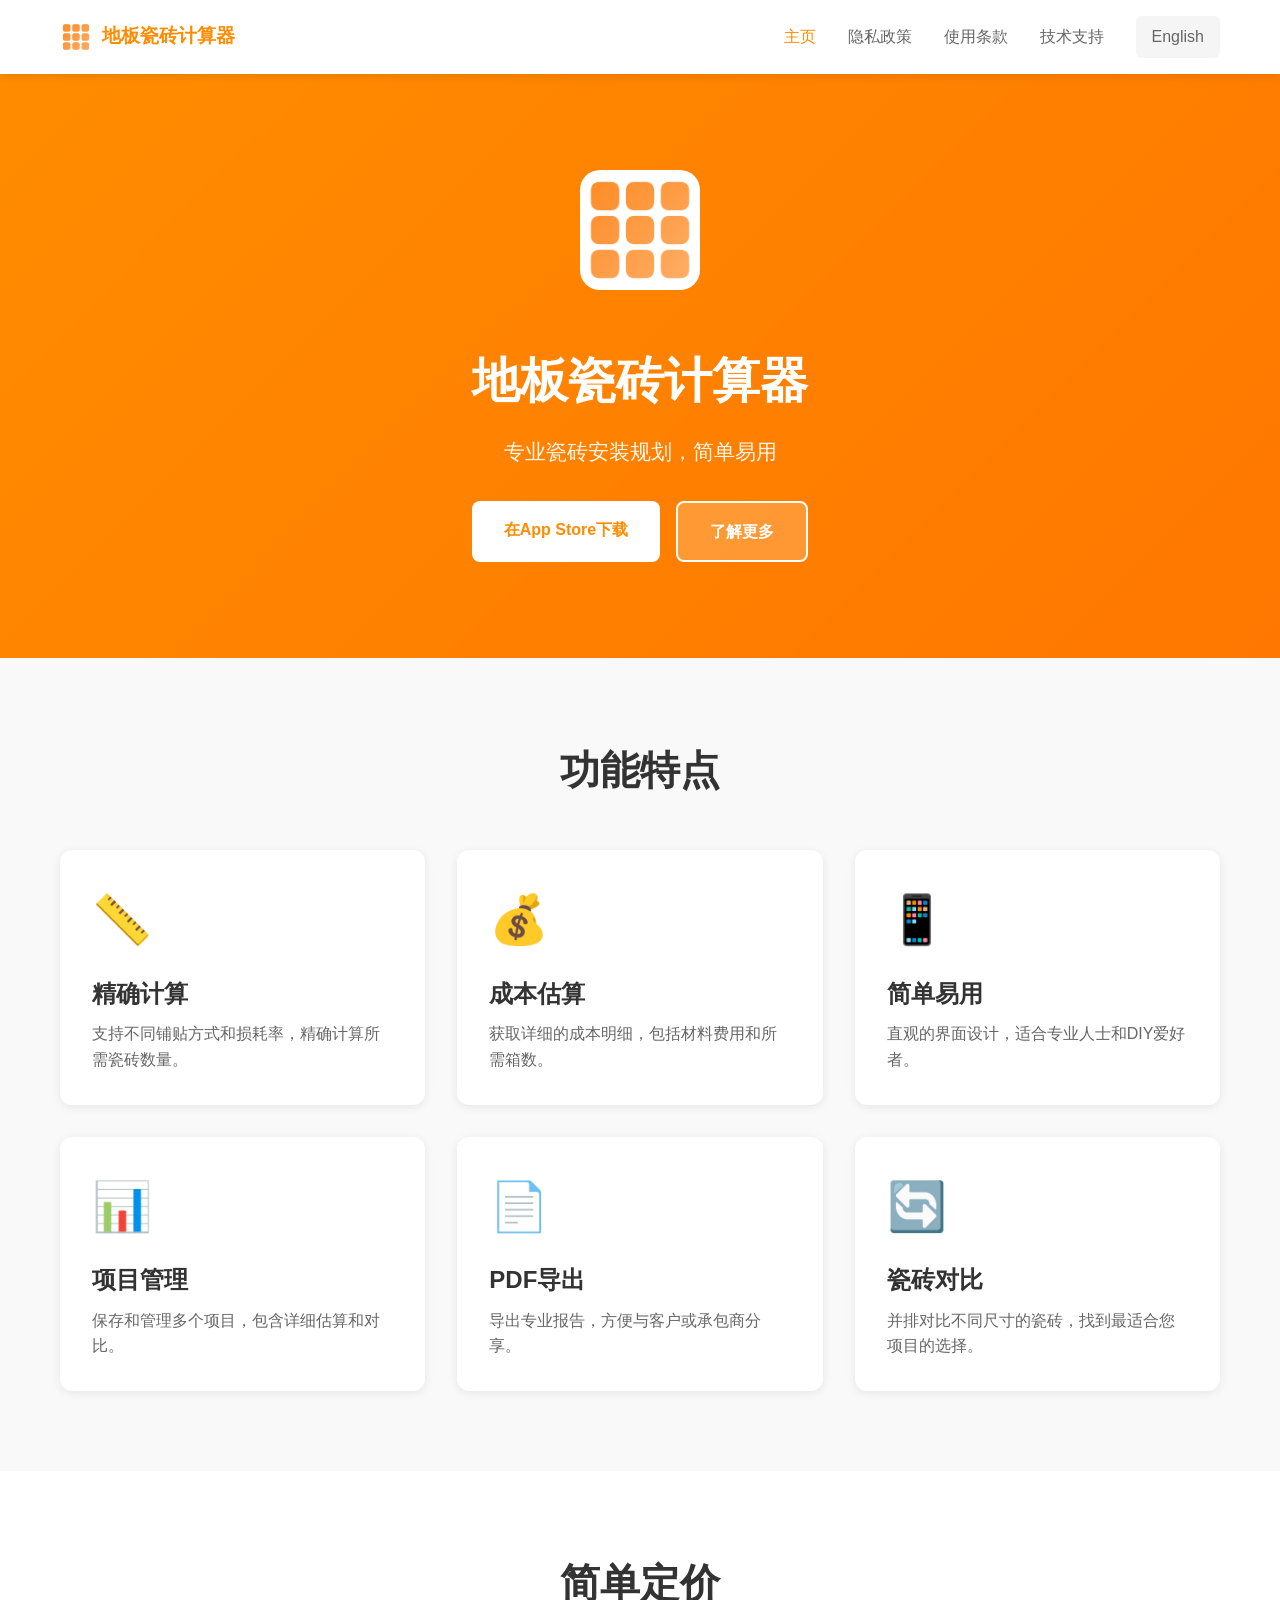
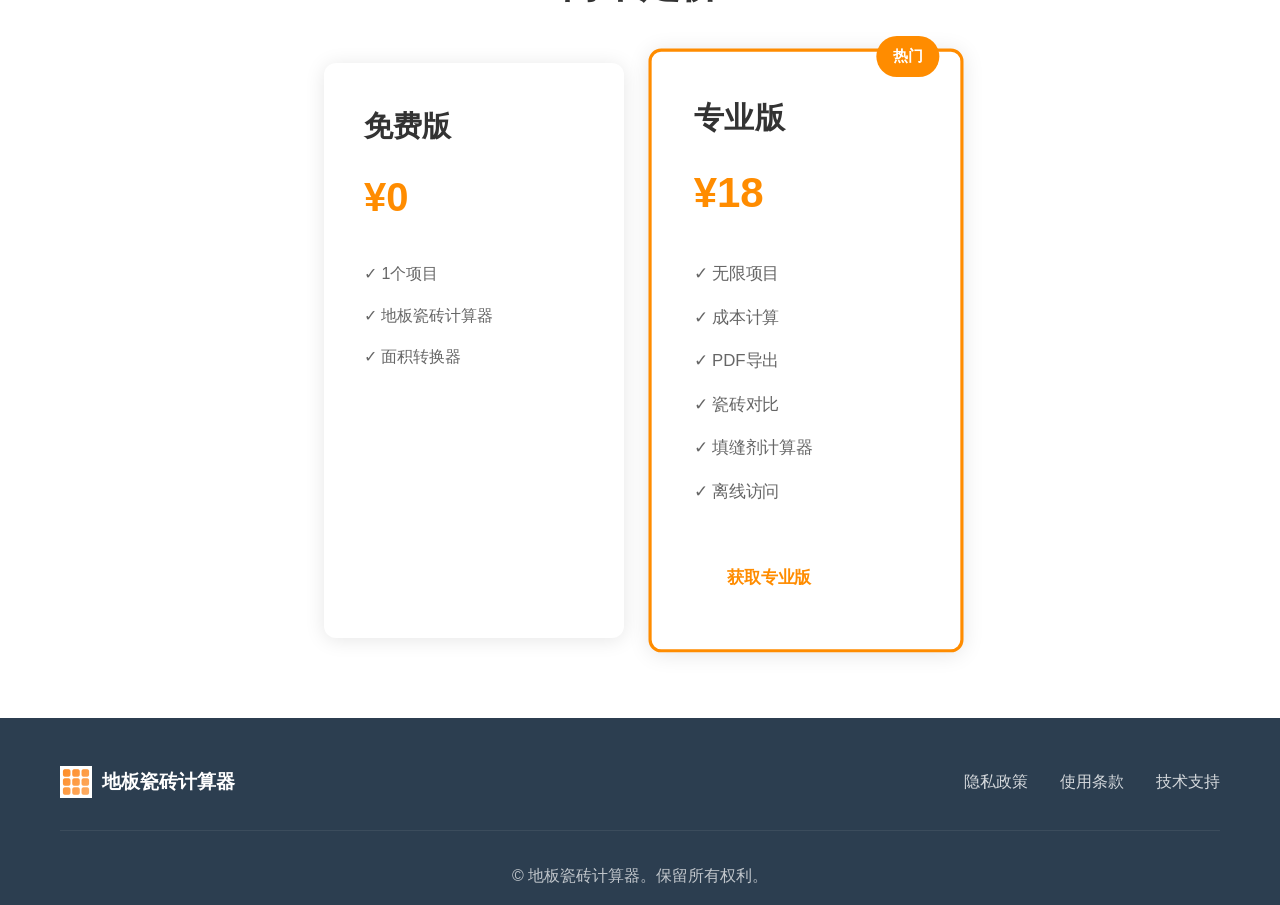
==== zh/index.html @ d8ddfcac "Add files via upload" ====
<!DOCTYPE html>
<html lang="zh-Hans">
<head>
    <meta charset="UTF-8">
    <meta name="viewport" content="width=device-width, initial-scale=1.0">
    <title>地板瓷砖计算器 - 专业瓷砖安装规划</title>
    <link rel="stylesheet" href="../styles.css">
</head>
<body>
    <nav class="navbar">
        <div class="container">
            <div class="nav-brand">
                <img src="[data-uri]" alt="Logo" class="icon" style="width: 32px; height: 32px;">
                <span class="brand-name">地板瓷砖计算器</span>
            </div>
            <div class="nav-links">
                <a href="index.html" class="active">主页</a>
                <a href="privacy.html">隐私政策</a>
                <a href="terms.html">使用条款</a>
                <a href="support.html">技术支持</a>
                <a href="../index.html" class="lang-switch">English</a>
            </div>
        </div>
    </nav>

    <header class="hero">
        <div class="container">
            <div class="hero-content">
                <div class="app-icon"><img src="[data-uri]" alt="App Icon" style="width: 120px; height: 120px; border-radius: 20px;"></div>
                <h1>地板瓷砖计算器</h1>
                <p class="subtitle">专业瓷砖安装规划，简单易用</p>
                <div class="cta-buttons">
                    <a href="#" class="btn btn-primary">在App Store下载</a>
                    <a href="#features" class="btn btn-secondary">了解更多</a>
                </div>
            </div>
        </div>
    </header>

    <section id="features" class="features">
        <div class="container">
            <h2>功能特点</h2>
            <div class="features-grid">
                <div class="feature-card">
                    <div class="feature-icon">📏</div>
                    <h3>精确计算</h3>
                    <p>支持不同铺贴方式和损耗率，精确计算所需瓷砖数量。</p>
                </div>
                <div class="feature-card">
                    <div class="feature-icon">💰</div>
                    <h3>成本估算</h3>
                    <p>获取详细的成本明细，包括材料费用和所需箱数。</p>
                </div>
                <div class="feature-card">
                    <div class="feature-icon">📱</div>
                    <h3>简单易用</h3>
                    <p>直观的界面设计，适合专业人士和DIY爱好者。</p>
                </div>
                <div class="feature-card">
                    <div class="feature-icon">📊</div>
                    <h3>项目管理</h3>
                    <p>保存和管理多个项目，包含详细估算和对比。</p>
                </div>
                <div class="feature-card">
                    <div class="feature-icon">📄</div>
                    <h3>PDF导出</h3>
                    <p>导出专业报告，方便与客户或承包商分享。</p>
                </div>
                <div class="feature-card">
                    <div class="feature-icon">🔄</div>
                    <h3>瓷砖对比</h3>
                    <p>并排对比不同尺寸的瓷砖，找到最适合您项目的选择。</p>
                </div>
            </div>
        </div>
    </section>

    <section class="pricing">
        <div class="container">
            <h2>简单定价</h2>
            <div class="pricing-cards">
                <div class="pricing-card">
                    <h3>免费版</h3>
                    <div class="price">¥0</div>
                    <ul class="features-list">
                        <li>✓ 1个项目</li>
                        <li>✓ 地板瓷砖计算器</li>
                        <li>✓ 面积转换器</li>
                    </ul>
                </div>
                <div class="pricing-card featured">
                    <div class="badge">热门</div>
                    <h3>专业版</h3>
                    <div class="price">¥18</div>
                    <ul class="features-list">
                        <li>✓ 无限项目</li>
                        <li>✓ 成本计算</li>
                        <li>✓ PDF导出</li>
                        <li>✓ 瓷砖对比</li>
                        <li>✓ 填缝剂计算器</li>
                        <li>✓ 离线访问</li>
                    </ul>
                    <a href="#" class="btn btn-primary">获取专业版</a>
                </div>
            </div>
        </div>
    </section>

    <footer class="footer">
        <div class="container">
            <div class="footer-content">
                <div class="footer-brand">
                    <img src="[data-uri]" alt="Logo" class="icon" style="width: 32px; height: 32px;">
                    <span>地板瓷砖计算器</span>
                </div>
                <div class="footer-links">
                    <a href="privacy.html">隐私政策</a>
                    <a href="terms.html">使用条款</a>
                    <a href="support.html">技术支持</a>
                </div>
            </div>
            <div class="footer-bottom">
                <p>&copy; 地板瓷砖计算器。保留所有权利。</p>
            </div>
        </div>
    </footer>
</body>
</html>
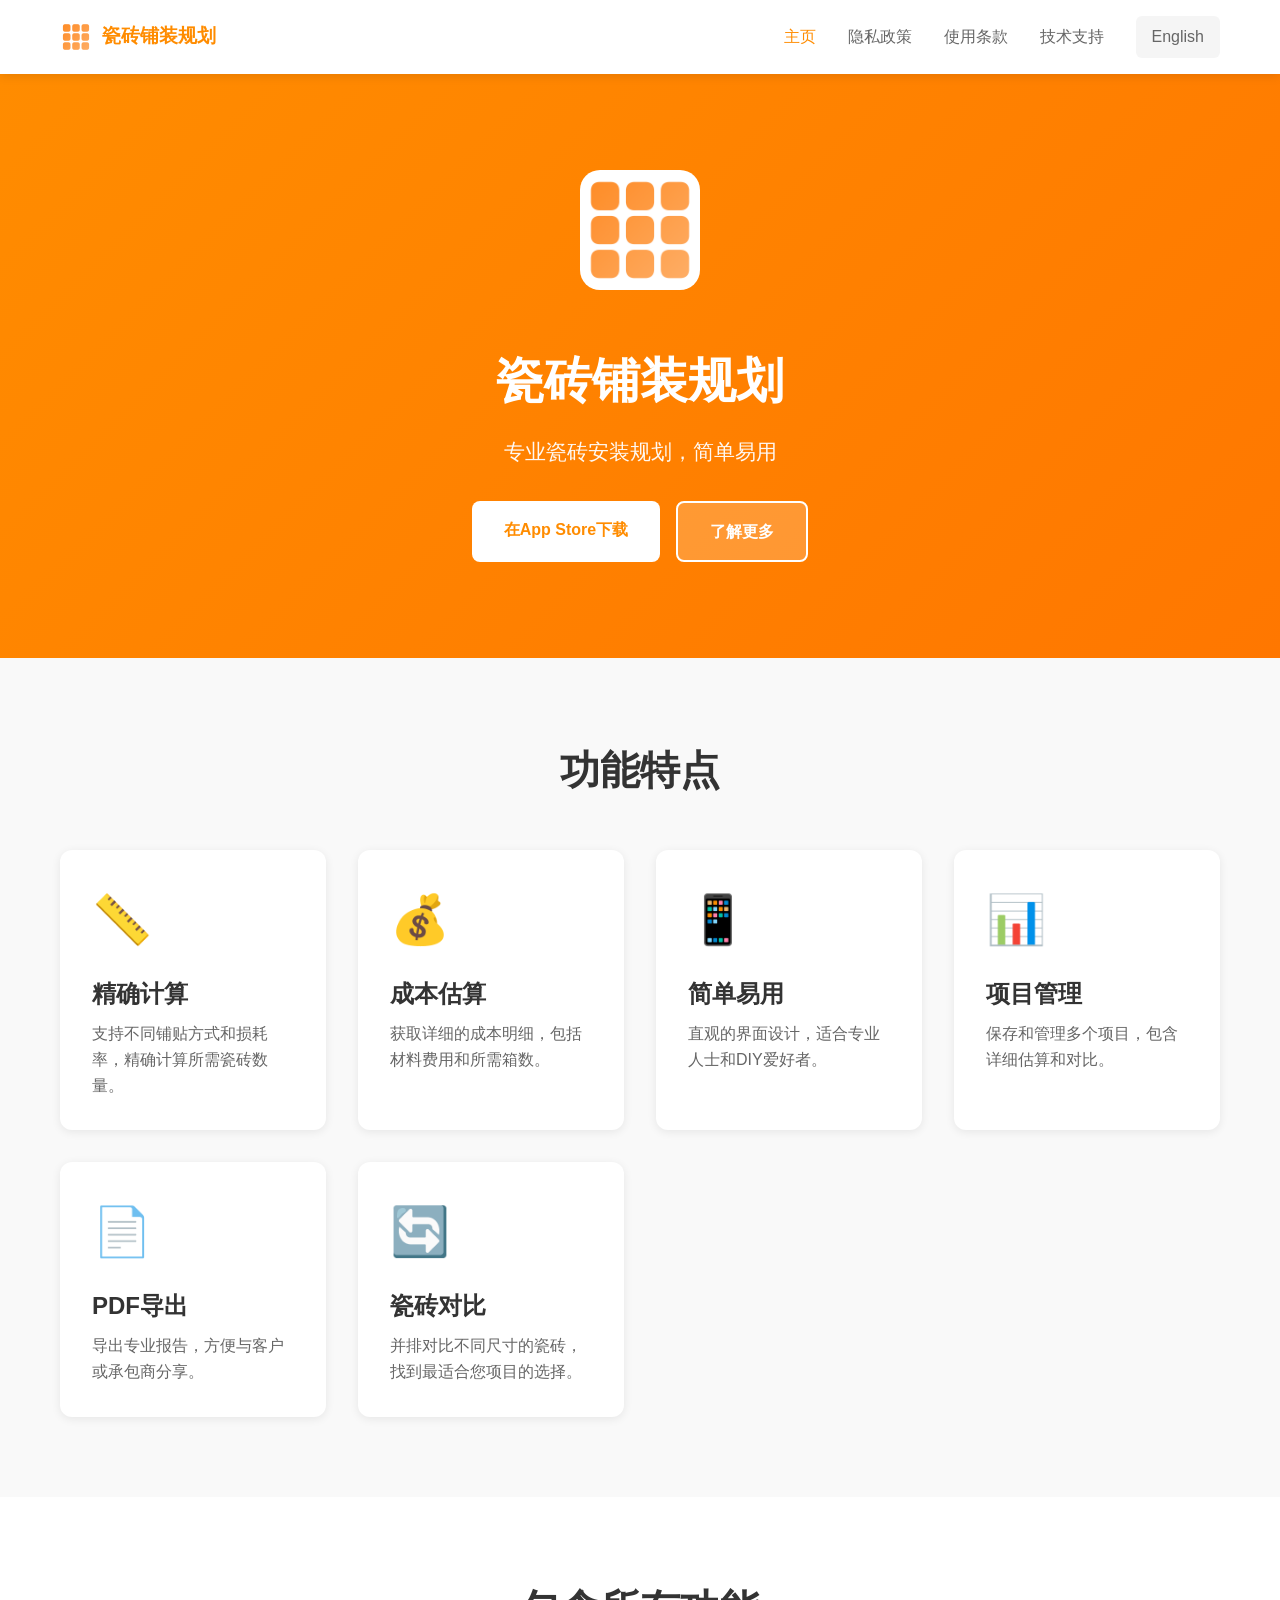
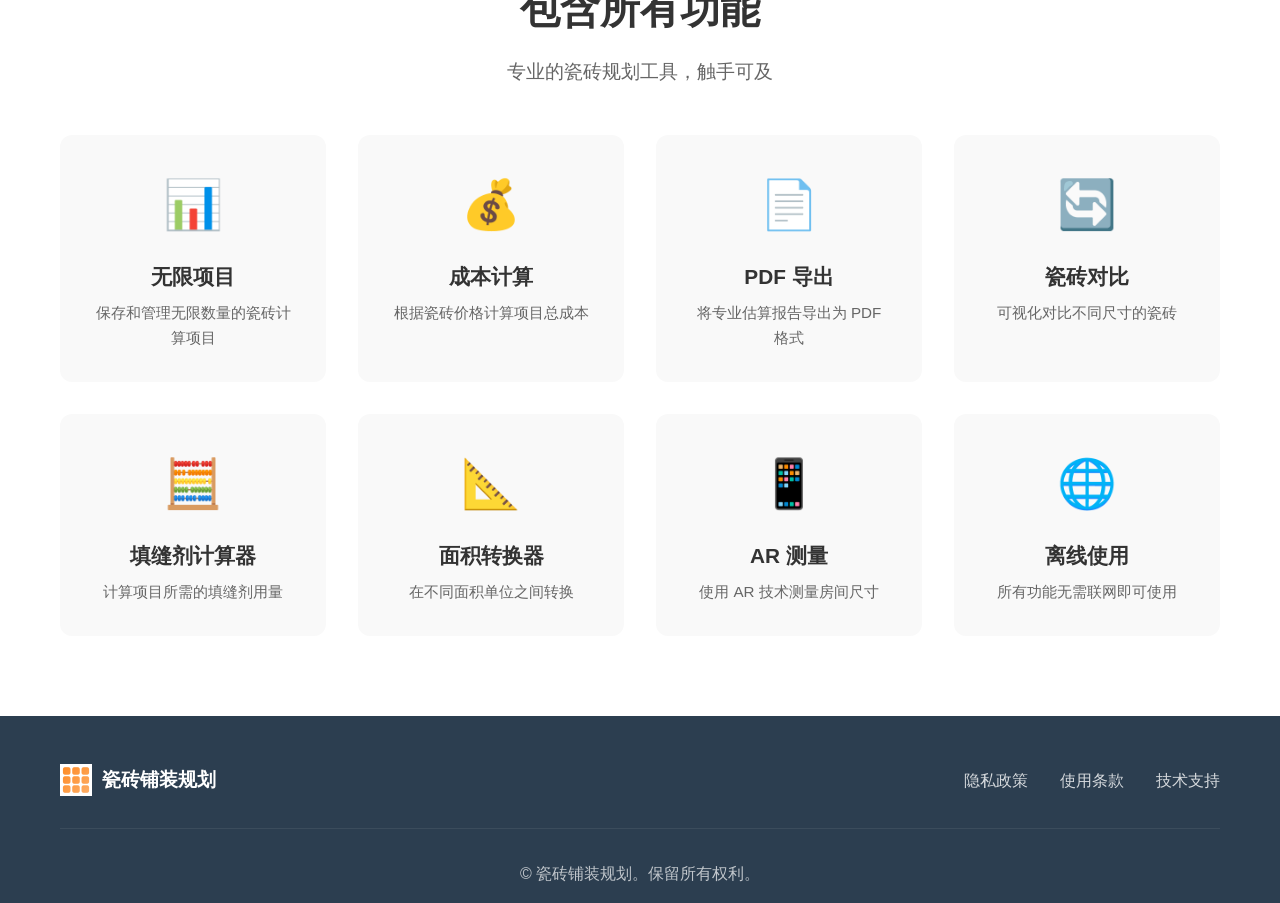
==== commit 081ecec6: "Add files via upload" ====
--- a/zh/index.html
+++ b/zh/index.html
@@ -3,7 +3,7 @@
 <head>
     <meta charset="UTF-8">
     <meta name="viewport" content="width=device-width, initial-scale=1.0">
-    <title>地板瓷砖计算器 - 专业瓷砖安装规划</title>
+    <title>瓷砖铺装规划 - 专业瓷砖安装规划</title>
     <link rel="stylesheet" href="../styles.css">
 </head>
 <body>
@@ -11,7 +11,7 @@
         <div class="container">
             <div class="nav-brand">
                 <img src="[data-uri]